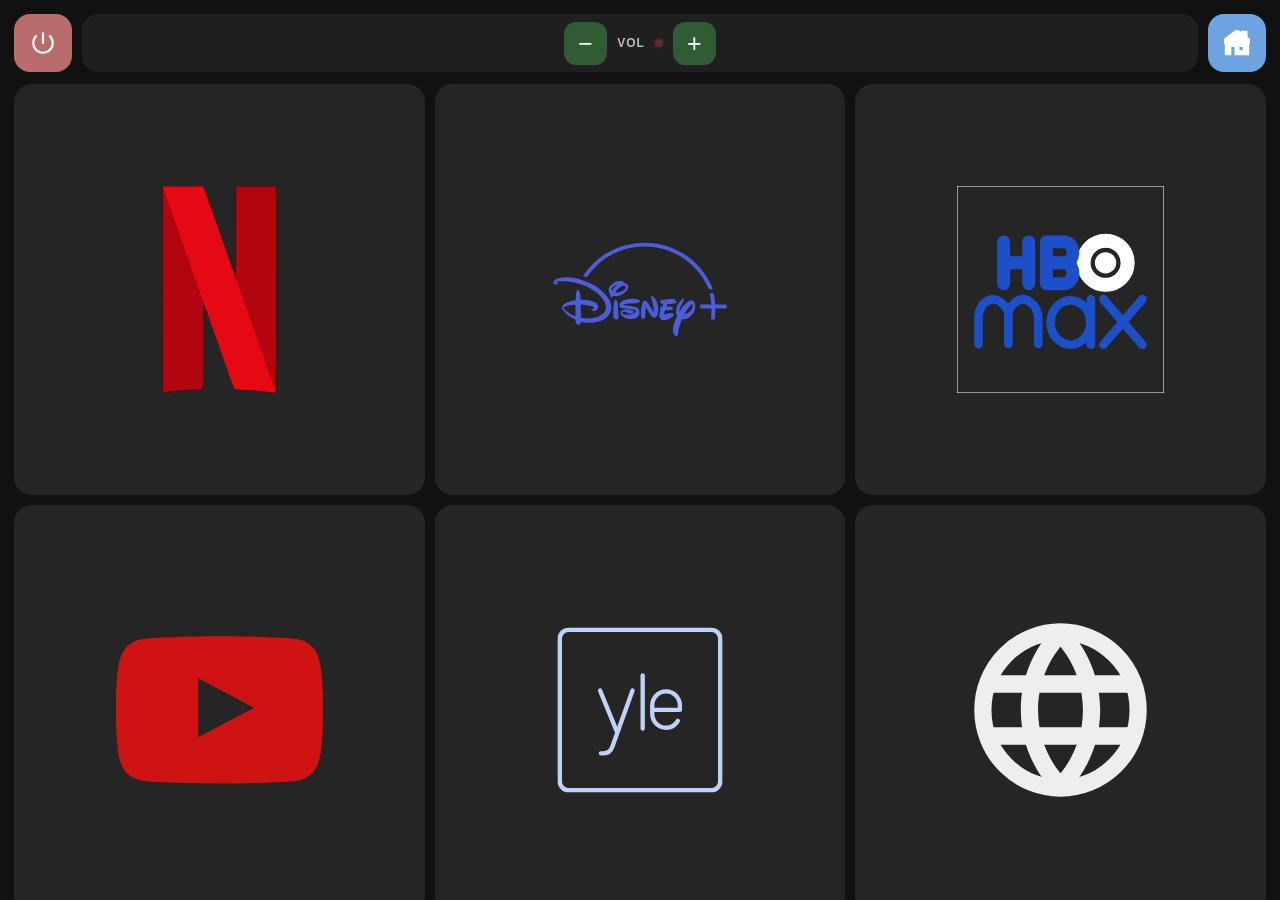
==== tv-remote/index.html @ f7f93d55 "update keyboard controls and server reconnect" ====
<!doctype html>

<html lang="en">
  <head>
    <meta charset="UTF-8" />

    <meta
      name="viewport"
      content="width=device-width, initial-scale=1.0, viewport-fit=cover"
    />

    <title>TV Remote</title>

    <link rel="manifest" href="manifest.json" />

    <meta name="theme-color" content="#111111" />
    <meta name="mobile-web-app-capable" content="yes" />
    <meta name="apple-mobile-web-app-capable" content="yes" />

    <link rel="stylesheet" href="style.css?v=1.0.8" />
  </head>

  <body>
    <main class="remote">
      <!-- TOP CONTROLS -->
      <header class="top-bar">
        <button
          class="icon-button power-button"
          id="powerButton"
          data-command="power"
          aria-label="Power"
        >
          <img src="img/power.svg" alt="Power" />
        </button>

       <div class="volume-controls">
  <button
    class="icon-button volume-button"
    data-command="volume-down"
    aria-label="Volume down"
  >
    −
  </button>

  <span>VOL</span>

  <span
    id="connectionStatus"
    class="connection-status"
    aria-label="Connection status"
  ></span>

  <button
    class="icon-button volume-button"
    data-command="volume-up"
    aria-label="Volume up"
  >
    +
  </button>
</div>

        <button
          class="icon-button desktop-button"
          data-command="desktop"
          aria-label="Desktop"
        >
          <img src="img/home.svg" alt="Desktop" />
        </button>
      </header>

      <!-- SERVICES -->
      <section class="app-grid">
        <button class="app-button" data-command="netflix" aria-label="Netflix">
          <img src="img/netflix.svg" alt="Netflix" />
        </button>

        <button class="app-button" data-command="disney" aria-label="Disney+">
          <img src="img/disney.svg" alt="Disney+" />
        </button>

        <button class="app-button" data-command="max" aria-label="Max">
          <img src="img/hbo.svg" alt="Max" />
        </button>

        <button class="app-button" data-command="youtube" aria-label="YouTube">
          <img src="img/youtube.svg" alt="YouTube" />
        </button>

        <button class="app-button" data-command="yle" aria-label="Yle">
          <img src="img/yle.svg" alt="Yle" />
        </button>

        <button class="app-button" data-command="web" aria-label="Internet">
          <img src="img/internet.svg" alt="Internet" />
        </button>

        <button class="app-button" data-command="steam" aria-label="Steam">
          <img src="img/steam.svg" alt="Steam" />
        </button>

        <button class="app-button" data-command="retro" aria-label="Retro">
          <img src="img/retro.svg" alt="Retro" />
        </button>

        <button
          class="app-button"
          data-command="screensaver"
          aria-label="Photos"
        >
          <img src="img/photo.svg" alt="Photos" />
        </button>
      </section>

      <!-- BOTTOM CONTROLS -->
      <footer class="bottom-controls">
        <div class="bottom-action-row">
          <!-- KEYBOARD -->
          <button
            class="utility-button keyboard-button"
            id="openKeyboardButton"
            aria-label="Keyboard"
          >
            <img src="img/keyboard.svg" alt="" />
          </button>

          <!-- FULLSCREEN -->
          <button
            class="utility-button fullscreen-button"
            data-command="fullscreen"
            aria-label="Fullscreen"
          >
            <span class="fullscreen-icon">⛶</span>
          </button>
          <!-- PLAY / PAUSE -->
          <button
            class="utility-button"
            data-command="play-pause"
            aria-label="Play or pause"
          >
            <span class="play-pause-icon">▶❚❚</span>
          </button>

          <!-- MINIMISE -->
          <button
            class="utility-button minimise-button"
            data-command="minimise"
            aria-label="Minimise current window"
          >
            <span>−</span>
          </button>

          <!-- CLOSE APPS -->
          <button
            class="utility-button close-apps-button"
            id="closeAppsButton"
            aria-label="Close Apps"
          >
            ×
          </button>
        </div>

        <!-- TRACKPAD -->
        <div class="trackpad-shell">
          <div class="trackpad" id="trackpad">
            <span>Trackpad</span>
          </div>

          <div class="mouse-buttons">
            <button class="mouse-button" data-command="left-click">
              Left Click
            </button>

            <button class="mouse-button" data-command="right-click">
              Right Click
            </button>
          </div>
        </div>
      </footer>

      <!-- HIDDEN PHONE KEYBOARD INPUT -->
      <textarea
        id="keyboardInput"
        class="hidden-keyboard-input"
        autocomplete="off"
        autocorrect="off"
        autocapitalize="off"
        spellcheck="false"
      ></textarea>
    </main>

    <script src="app.js?v=1.0.8"></script>
  </body>
</html>
---- tv-remote/style.css ----
* {
  box-sizing: border-box;
  min-width: 0;
}

/* ----------------------------
   REMOVE WEBPAGE-LIKE SELECTION
---------------------------- */

html,
body,
.remote,
.remote * {
  user-select: none;
  -webkit-user-select: none;
  -webkit-touch-callout: none;
}

html,
body {
  margin: 0;
  padding: 0;

  width: 100%;
  height: 100%;

  background: #111;
  color: #fff;

  font-family: Arial, Helvetica, sans-serif;

  overflow: hidden;
}

body {
  touch-action: manipulation;
}

button {
  border: 0;

  color: #fff;
  font: inherit;

  cursor: pointer;

  -webkit-tap-highlight-color: transparent;
}

button:active {
  transform: scale(0.97);
}

/* ----------------------------
   MAIN REMOTE
---------------------------- */

.remote {
  position: fixed;

  top: 0;
  right: 0;
  bottom: 0;
  left: 0;

  display: flex;
  flex-direction: column;

  padding: max(14px, env(safe-area-inset-top)) 14px
    max(14px, env(safe-area-inset-bottom));

  gap: 12px;

  overflow: hidden;

  transition: filter 0.18s ease;
}

/* ----------------------------
   CLOSE MODE SCREEN EFFECT
---------------------------- */

body.close-mode-active::before {
  content: "";

  position: fixed;
  inset: 0;

  background: rgba(120, 0, 0, 0.28);

  z-index: 500;

  pointer-events: none;
}

body.close-mode-active .remote {
  filter: brightness(0.65);
}

body.close-mode-active .close-apps-button {
  position: relative;

  z-index: 501;

  filter: brightness(1.5);
}

/* ----------------------------
   TOP BAR
---------------------------- */

.top-bar {
  width: 100%;

  display: grid;

  grid-template-columns:
    58px
    minmax(0, 1fr)
    58px;

  align-items: center;

  gap: 10px;

  flex-shrink: 0;
}

.icon-button {
  width: 58px;
  height: 58px;

  border-radius: 16px;

  display: flex;
  align-items: center;
  justify-content: center;
}

.icon-button img {
  width: 26px;
  height: 26px;

  object-fit: contain;

  pointer-events: none;

  user-select: none;
  -webkit-user-drag: none;
}

.power-button {
  background: #b96c6c;
}

.power-button.holding {
  transform: scale(0.92);
}

.power-button.power-triggered {
  transform: scale(1.05);
}

.desktop-button {
  background: #6da3e0;
}

.volume-controls {
  width: 100%;
  height: 58px;

  display: flex;
  align-items: center;
  justify-content: center;

  gap: 10px;

  background: #1f1f1f;

  border-radius: 16px;
}

.volume-controls span {
  font-size: 12px;
  font-weight: 700;

  letter-spacing: 1px;

  opacity: 0.7;
}

.volume-button {
  width: 43px;
  height: 43px;

  flex-shrink: 0;

  border-radius: 12px;

  background: #2f5c32;

  font-size: 25px;

  line-height: 1;
}

.connection-status {
  width: 8px;
  height: 8px;

  flex: 0 0 8px;

  border-radius: 50%;

  background: #7a2f2f;

  box-shadow: 0 0 5px rgba(255, 80, 80, 0.4);

  transition:
    background 0.2s ease,
    box-shadow 0.2s ease;
}

.connection-status.connected {
  background: #55c968;

  box-shadow: 0 0 6px rgba(85, 201, 104, 0.65);
}

/* ----------------------------
   APP GRID
---------------------------- */

.app-grid {
  width: 100%;

  display: grid;

  grid-template-columns: repeat(3, minmax(0, 1fr));

  gap: 10px;

  flex-shrink: 0;
}

.app-button {
  width: 100%;

  aspect-ratio: 1 / 1;

  background: #252525;

  border-radius: 18px;

  display: flex;
  align-items: center;
  justify-content: center;

  overflow: hidden;
}

.app-button img {
  width: 52%;
  height: 52%;

  object-fit: contain;

  pointer-events: none;

  user-select: none;
  -webkit-user-drag: none;
}

/* ----------------------------
   BOTTOM CONTROLS
---------------------------- */

.bottom-controls {
  width: 100%;

  flex: 1 1 0;
  min-height: 0;

  display: flex;
  flex-direction: column;

  gap: 8px;

  overflow: hidden;
}

/* ----------------------------
   UTILITY BUTTON ROW
---------------------------- */

.bottom-action-row {
  width: 100%;

  display: flex;
  align-items: center;
  justify-content: space-between;

  gap: 5px;

  flex-shrink: 0;
}

.utility-button {
  width: 60px;
  height: 40px;

  padding: 0;

  flex: 0 0 54px;

  border-radius: 12px;

  background: #252525;

  display: flex;
  align-items: center;
  justify-content: center;

  transition:
    background 0.18s ease,
    transform 0.18s ease,
    filter 0.18s ease;
}

/* ----------------------------
   KEYBOARD BUTTON
---------------------------- */

.keyboard-button img {
  width: 22px;
  height: 22px;
  pointer-events: none;
  user-select: none;
  -webkit-user-drag: none;
}

.keyboard-button.keyboard-open {
  background: #3b3b3b;
}

/* ----------------------------
   PLAY / PAUSE
---------------------------- */

.play-pause-icon {
  font-size: 13px;

  letter-spacing: -2px;

  line-height: 1;

  pointer-events: none;
}

/* ----------------------------
   MINIMISE
---------------------------- */

.minimise-button {
  font-size: 28px;

  line-height: 1;
}

.minimise-button span {
  transform: translateY(-4px);

  pointer-events: none;
}

/* ----------------------------
   FULLSCREEN
---------------------------- */

.fullscreen-button {
  font-size: 24px;
}

.fullscreen-icon {
  display: block;
  line-height: 1;
  transform: translateY(-1px);
  pointer-events: none;
}

/* ----------------------------
   CLOSE APPS
---------------------------- */

.close-apps-button {
  color: #ddd;
  background-color: #b98686;
  font-size: 29px;
  font-weight: 300;
  line-height: 1;
}

.close-apps-button.close-mode-active {
  background: #db3737;
  color: #fff;
}

/* ----------------------------
   TRACKPAD
---------------------------- */

.trackpad-shell {
  width: 100%;
  flex: 1 1 0;
  min-height: 0;
  display: flex;
  flex-direction: column;
  overflow: hidden;
}

.trackpad {
  width: 100%;
  flex: 1 1 0;
  min-height: 0;
  background: #2a2a2a;
  border-radius: 16px 16px 0 0;
  display: flex;
  align-items: center;
  justify-content: center;
  color: #777;
  font-size: 14px;
  touch-action: none;
  overflow: hidden;
}

/* ----------------------------
   MOUSE BUTTONS
---------------------------- */

.mouse-buttons {
  width: 100%;

  display: grid;

  grid-template-columns:
    minmax(0, 1fr)
    minmax(0, 1fr);

  flex-shrink: 0;
}

.mouse-button {
  width: 100%;

  min-height: 46px;

  padding: 0 6px;

  background: #303030;

  overflow: hidden;
}

.mouse-button:nth-child(1) {
  border-radius: 0 0 0 14px;

  border-right: 1px solid #444;
}

.mouse-button:nth-child(2) {
  border-radius: 0 0 14px 0;
}

/* ----------------------------
   HIDDEN KEYBOARD INPUT
---------------------------- */

.hidden-keyboard-input {
  position: fixed;

  left: 0;
  bottom: 0;

  width: 1px;
  height: 1px;

  opacity: 0.01;

  border: 0;
  padding: 0;
  margin: 0;

  resize: none;

  pointer-events: none;

  user-select: text;
  -webkit-user-select: text;
}
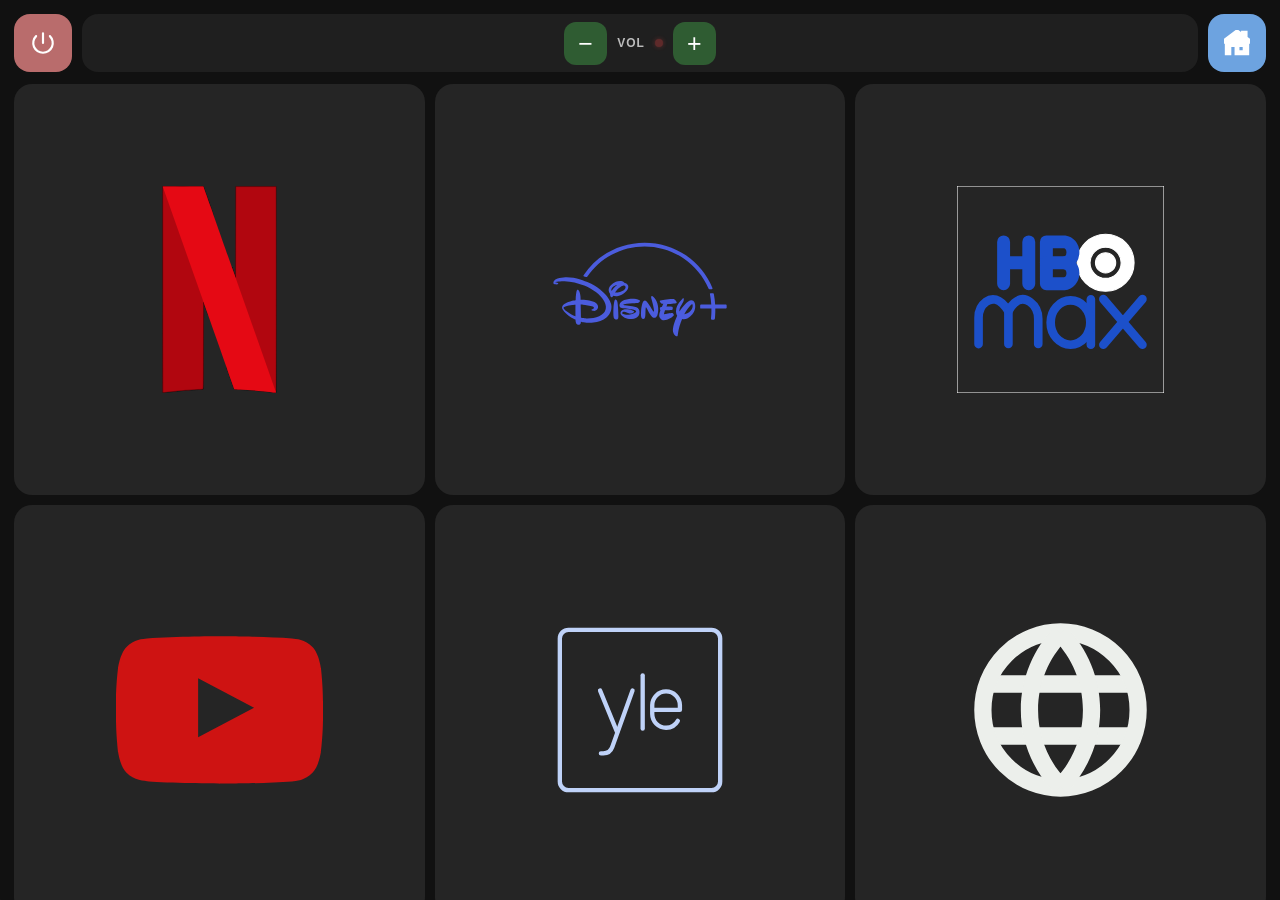
==== commit 7dab33d4: "haptic mouse click and updated play pause" ====
--- a/tv-remote/index.html
+++ b/tv-remote/index.html
@@ -17,7 +17,7 @@
     <meta name="mobile-web-app-capable" content="yes" />
     <meta name="apple-mobile-web-app-capable" content="yes" />
 
-    <link rel="stylesheet" href="style.css?v=1.0.8" />
+    <link rel="stylesheet" href="style.css?v=1.0.9" />
   </head>
 
   <body>
@@ -33,31 +33,31 @@
           <img src="img/power.svg" alt="Power" />
         </button>
 
-       <div class="volume-controls">
-  <button
-    class="icon-button volume-button"
-    data-command="volume-down"
-    aria-label="Volume down"
-  >
-    −
-  </button>
-
-  <span>VOL</span>
-
-  <span
-    id="connectionStatus"
-    class="connection-status"
-    aria-label="Connection status"
-  ></span>
-
-  <button
-    class="icon-button volume-button"
-    data-command="volume-up"
-    aria-label="Volume up"
-  >
-    +
-  </button>
-</div>
+        <div class="volume-controls">
+          <button
+            class="icon-button volume-button"
+            data-command="volume-down"
+            aria-label="Volume down"
+          >
+            −
+          </button>
+
+          <span>VOL</span>
+
+          <span
+            id="connectionStatus"
+            class="connection-status"
+            aria-label="Connection status"
+          ></span>
+
+          <button
+            class="icon-button volume-button"
+            data-command="volume-up"
+            aria-label="Volume up"
+          >
+            +
+          </button>
+        </div>
 
         <button
           class="icon-button desktop-button"
@@ -131,13 +131,21 @@
           >
             <span class="fullscreen-icon">⛶</span>
           </button>
+
           <!-- PLAY / PAUSE -->
           <button
             class="utility-button"
             data-command="play-pause"
             aria-label="Play or pause"
           >
-            <span class="play-pause-icon">▶❚❚</span>
+            <span class="play-pause-icon" aria-hidden="true">
+              <span class="play-icon"></span>
+
+              <span class="pause-icon">
+                <span></span>
+                <span></span>
+              </span>
+            </span>
           </button>
 
           <!-- MINIMISE -->
@@ -188,6 +196,6 @@
       ></textarea>
     </main>
 
-    <script src="app.js?v=1.0.8"></script>
+    <script src="app.js?v=1.0.9"></script>
   </body>
-</html>
+</html>
--- a/tv-remote/style.css
+++ b/tv-remote/style.css
@@ -348,15 +348,43 @@
 ---------------------------- */
 
 .play-pause-icon {
-  font-size: 13px;
-
-  letter-spacing: -2px;
-
-  line-height: 1;
-
-  pointer-events: none;
-}
-
+  display: flex;
+
+  align-items: center;
+  justify-content: center;
+
+  gap: 6px;
+
+  pointer-events: none;
+}
+
+.play-icon {
+  width: 0;
+  height: 0;
+
+  border-top: 7px solid transparent;
+  border-bottom: 7px solid transparent;
+  border-left: 10px solid #fff;
+}
+
+.pause-icon {
+  display: flex;
+
+  align-items: center;
+
+  gap: 3px;
+}
+
+.pause-icon span {
+  display: block;
+
+  width: 3px;
+  height: 14px;
+
+  border-radius: 1px;
+
+  background: #fff;
+}
 /* ----------------------------
    MINIMISE
 ---------------------------- */
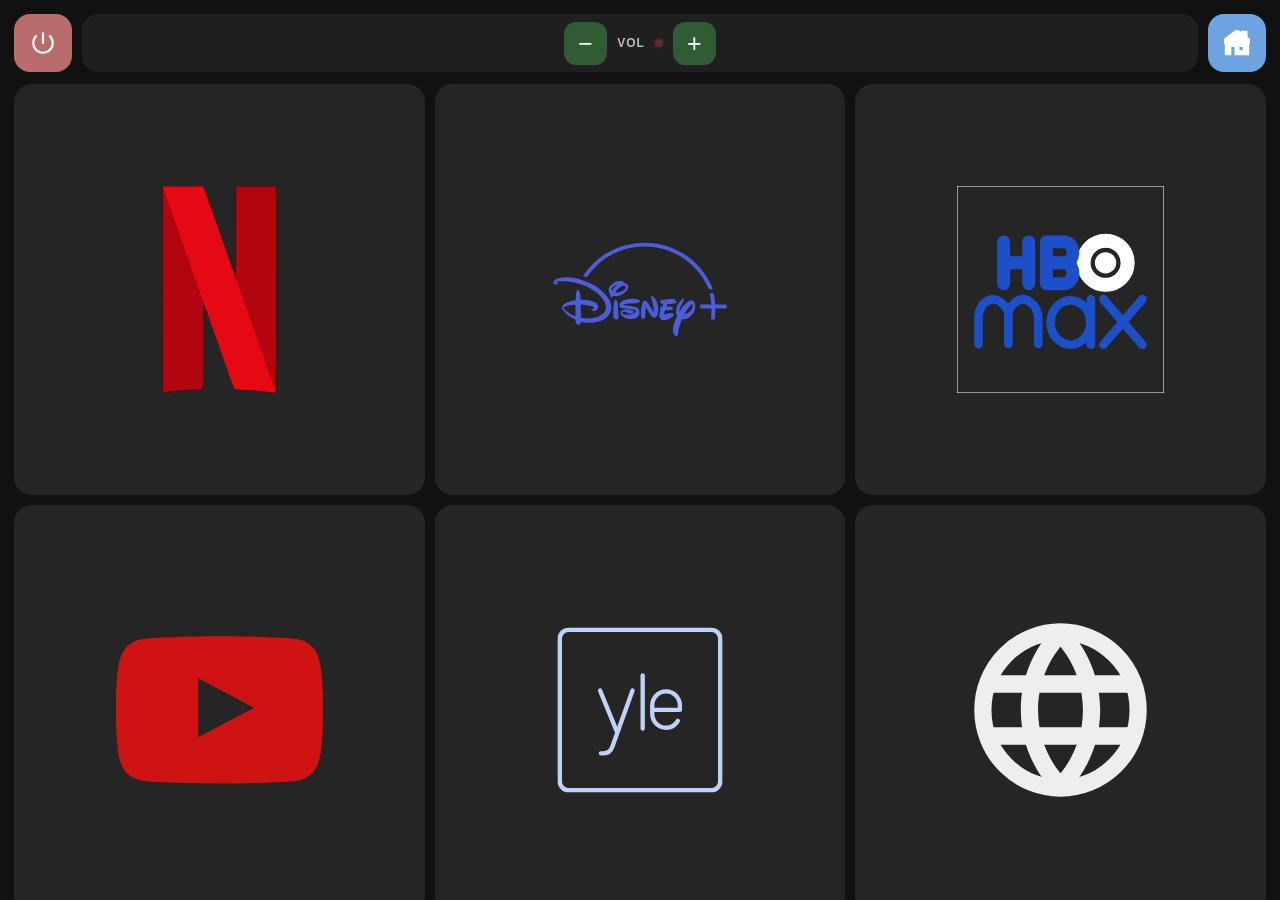
==== commit df46b8b4: "minimise keyboard behavious changed" ====
--- a/tv-remote/index.html
+++ b/tv-remote/index.html
@@ -17,7 +17,7 @@
     <meta name="mobile-web-app-capable" content="yes" />
     <meta name="apple-mobile-web-app-capable" content="yes" />
 
-    <link rel="stylesheet" href="style.css?v=1.0.9" />
+    <link rel="stylesheet" href="style.css?v=1.2.0" />
   </head>
 
   <body>
@@ -114,13 +114,13 @@
       <!-- BOTTOM CONTROLS -->
       <footer class="bottom-controls">
         <div class="bottom-action-row">
-          <!-- KEYBOARD -->
-          <button
-            class="utility-button keyboard-button"
-            id="openKeyboardButton"
-            aria-label="Keyboard"
-          >
-            <img src="img/keyboard.svg" alt="" />
+          <!-- BACK -->
+          <button
+            class="utility-button back-button"
+            data-command="back"
+            aria-label="Back"
+          >
+            <span class="back-icon">←</span>
           </button>
 
           <!-- FULLSCREEN -->
@@ -169,16 +169,29 @@
 
         <!-- TRACKPAD -->
         <div class="trackpad-shell">
-          <div class="trackpad" id="trackpad">
-            <span>Trackpad</span>
-          </div>
+          <div class="trackpad" id="trackpad"></div>
 
           <div class="mouse-buttons">
-            <button class="mouse-button" data-command="left-click">
+            <button
+              class="mouse-button"
+              data-command="left-click"
+            >
               Left Click
             </button>
 
-            <button class="mouse-button" data-command="right-click">
+            <!-- KEYBOARD -->
+            <button
+              class="mouse-button mouse-keyboard-button"
+              id="openKeyboardButton"
+              aria-label="Keyboard"
+            >
+              <img src="img/keyboard.svg" alt="" />
+            </button>
+
+            <button
+              class="mouse-button"
+              data-command="right-click"
+            >
               Right Click
             </button>
           </div>
@@ -196,6 +209,6 @@
       ></textarea>
     </main>
 
-    <script src="app.js?v=1.0.9"></script>
+    <script src="app.js?v=1.2.0"></script>
   </body>
 </html>
--- a/tv-remote/style.css
+++ b/tv-remote/style.css
@@ -328,19 +328,21 @@
 }
 
 /* ----------------------------
-   KEYBOARD BUTTON
----------------------------- */
-
-.keyboard-button img {
-  width: 22px;
-  height: 22px;
-  pointer-events: none;
-  user-select: none;
-  -webkit-user-drag: none;
-}
-
-.keyboard-button.keyboard-open {
-  background: #3b3b3b;
+   BACK
+---------------------------- */
+
+.back-button {
+  font-size: 25px;
+}
+
+.back-icon {
+  display: block;
+
+  line-height: 1;
+
+  transform: translateY(-1px);
+
+  pointer-events: none;
 }
 
 /* ----------------------------
@@ -385,6 +387,7 @@
 
   background: #fff;
 }
+
 /* ----------------------------
    MINIMISE
 ---------------------------- */
@@ -411,8 +414,11 @@
 
 .fullscreen-icon {
   display: block;
+
   line-height: 1;
+
   transform: translateY(-1px);
+
   pointer-events: none;
 }
 
@@ -422,14 +428,18 @@
 
 .close-apps-button {
   color: #ddd;
+
   background-color: #b98686;
+
   font-size: 29px;
   font-weight: 300;
+
   line-height: 1;
 }
 
 .close-apps-button.close-mode-active {
   background: #db3737;
+
   color: #fff;
 }
 
@@ -439,28 +449,102 @@
 
 .trackpad-shell {
   width: 100%;
+
   flex: 1 1 0;
   min-height: 0;
+
   display: flex;
   flex-direction: column;
+
   overflow: hidden;
 }
 
 .trackpad {
-  width: 100%;
+  position: relative;
+
+  width: 100%;
+
   flex: 1 1 0;
   min-height: 0;
+
   background: #2a2a2a;
+
   border-radius: 16px 16px 0 0;
+
   display: flex;
   align-items: center;
   justify-content: center;
+
   color: #777;
+
   font-size: 14px;
+
   touch-action: none;
+
   overflow: hidden;
 }
 
+.trackpad::before {
+  content: "";
+
+  position: absolute;
+  inset: 0;
+
+  background-image: url("img/trackpad-bg.png");
+  background-size: cover;
+  background-position: center;
+  background-repeat: no-repeat;
+
+  opacity: 0.09;
+
+  pointer-events: none;
+}
+
+/* ----------------------------
+   TRACKPAD CLICK FEEDBACK
+---------------------------- */
+
+.trackpad-click-ring {
+  position: absolute;
+
+  width: 18px;
+  height: 18px;
+
+  border: 2px solid rgba(255, 255, 255, 0.75);
+
+  border-radius: 50%;
+
+  pointer-events: none;
+
+  transform:
+    translate(-50%, -50%)
+    scale(0.5);
+
+  animation:
+    trackpad-click
+    280ms
+    ease-out
+    forwards;
+}
+
+@keyframes trackpad-click {
+  from {
+    opacity: 1;
+
+    transform:
+      translate(-50%, -50%)
+      scale(0.5);
+  }
+
+  to {
+    opacity: 0;
+
+    transform:
+      translate(-50%, -50%)
+      scale(2);
+  }
+}
+
 /* ----------------------------
    MOUSE BUTTONS
 ---------------------------- */
@@ -471,8 +555,9 @@
   display: grid;
 
   grid-template-columns:
-    minmax(0, 1fr)
-    minmax(0, 1fr);
+    45%
+    10%
+    45%;
 
   flex-shrink: 0;
 }
@@ -489,14 +574,48 @@
   overflow: hidden;
 }
 
-.mouse-button:nth-child(1) {
+.mouse-button:first-child {
   border-radius: 0 0 0 14px;
 
   border-right: 1px solid #444;
 }
 
-.mouse-button:nth-child(2) {
+.mouse-button:last-child {
   border-radius: 0 0 14px 0;
+
+  border-left: 1px solid #444;
+}
+
+/* ----------------------------
+   KEYBOARD BUTTON
+---------------------------- */
+
+.mouse-keyboard-button {
+  padding: 0;
+
+  display: flex;
+  align-items: center;
+  justify-content: center;
+
+  border-radius: 0;
+
+  background: #383838;
+}
+
+.mouse-keyboard-button img {
+  width: 21px;
+  height: 21px;
+
+  object-fit: contain;
+
+  pointer-events: none;
+
+  user-select: none;
+  -webkit-user-drag: none;
+}
+
+.mouse-keyboard-button.keyboard-open {
+  background: #505050;
 }
 
 /* ----------------------------
@@ -524,4 +643,4 @@
 
   user-select: text;
   -webkit-user-select: text;
-}
+}
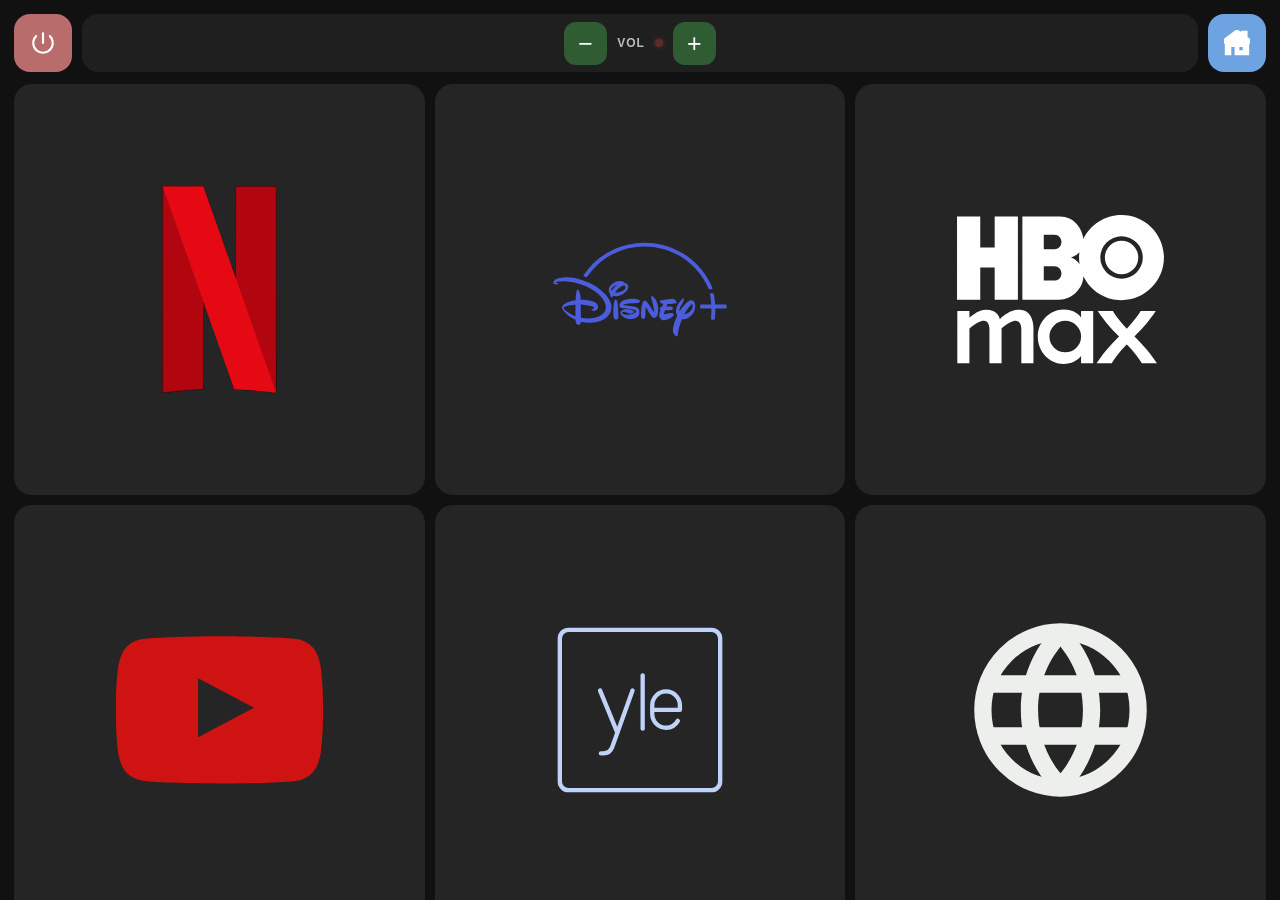
==== commit 572c5302: "Add MTV Katsomo support and update HBO Max branding" ====
--- a/tv-remote/index.html
+++ b/tv-remote/index.html
@@ -17,7 +17,7 @@
     <meta name="mobile-web-app-capable" content="yes" />
     <meta name="apple-mobile-web-app-capable" content="yes" />
 
-    <link rel="stylesheet" href="style.css?v=1.2.0" />
+    <link rel="stylesheet" href="style.css?v=1.2.1" />
   </head>
 
   <body>
@@ -79,7 +79,7 @@
         </button>
 
         <button class="app-button" data-command="max" aria-label="Max">
-          <img src="img/hbo.svg" alt="Max" />
+          <img class="hbo-logo" src="img/hbo.svg" alt="HBO Max" />
         </button>
 
         <button class="app-button" data-command="youtube" aria-label="YouTube">
@@ -94,8 +94,16 @@
           <img src="img/internet.svg" alt="Internet" />
         </button>
 
-        <button class="app-button" data-command="steam" aria-label="Steam">
+        <!-- <button class="app-button" data-command="steam" aria-label="Steam">
           <img src="img/steam.svg" alt="Steam" />
+        </button> -->
+
+        <button
+          class="app-button"
+          data-command="katsomo"
+          aria-label="MTV Katsomo"
+        >
+          <img src="img/katsomo.svg" alt="MTV Katsomo" />
         </button>
 
         <button class="app-button" data-command="retro" aria-label="Retro">
@@ -172,10 +180,7 @@
           <div class="trackpad" id="trackpad"></div>
 
           <div class="mouse-buttons">
-            <button
-              class="mouse-button"
-              data-command="left-click"
-            >
+            <button class="mouse-button" data-command="left-click">
               Left Click
             </button>
 
@@ -188,10 +193,7 @@
               <img src="img/keyboard.svg" alt="" />
             </button>
 
-            <button
-              class="mouse-button"
-              data-command="right-click"
-            >
+            <button class="mouse-button" data-command="right-click">
               Right Click
             </button>
           </div>
@@ -209,6 +211,6 @@
       ></textarea>
     </main>
 
-    <script src="app.js?v=1.2.0"></script>
+    <script src="app.js?v=1.2.1"></script>
   </body>
-</html>+</html>
--- a/tv-remote/style.css
+++ b/tv-remote/style.css
@@ -617,7 +617,9 @@
 .mouse-keyboard-button.keyboard-open {
   background: #505050;
 }
-
+.hbo-logo {
+  filter: invert(1);
+}
 /* ----------------------------
    HIDDEN KEYBOARD INPUT
 ---------------------------- */
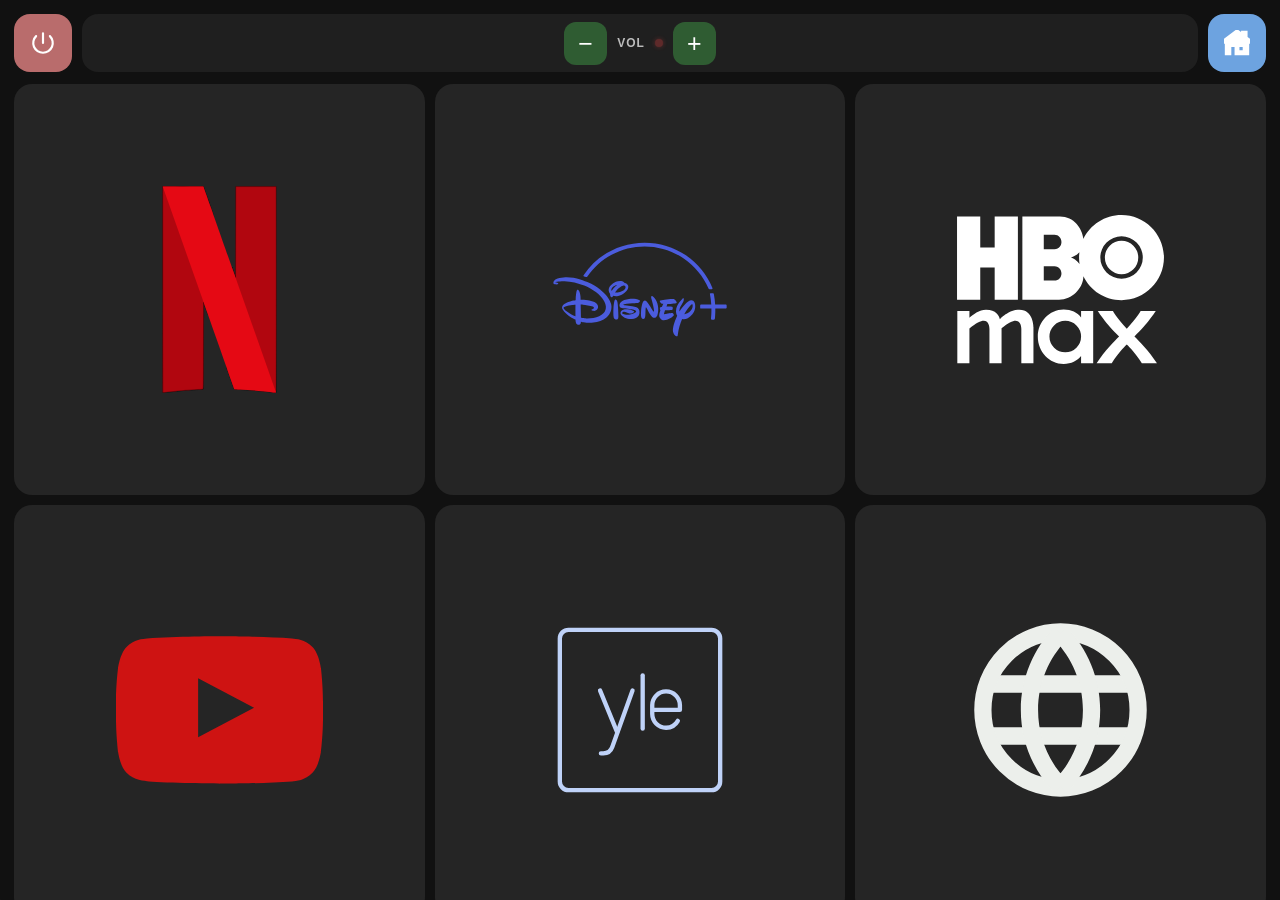
==== commit c00710e5: "trackpad one finger scroll and long hold close function added" ====
--- a/tv-remote/index.html
+++ b/tv-remote/index.html
@@ -17,7 +17,7 @@
     <meta name="mobile-web-app-capable" content="yes" />
     <meta name="apple-mobile-web-app-capable" content="yes" />
 
-    <link rel="stylesheet" href="style.css?v=1.2.1" />
+    <link rel="stylesheet" href="style.css?v=1.2.2" />
   </head>
 
   <body>
@@ -70,33 +70,67 @@
 
       <!-- SERVICES -->
       <section class="app-grid">
-        <button class="app-button" data-command="netflix" aria-label="Netflix">
+        <button
+          class="app-button"
+          data-command="netflix"
+          aria-label="Netflix"
+        >
           <img src="img/netflix.svg" alt="Netflix" />
         </button>
 
-        <button class="app-button" data-command="disney" aria-label="Disney+">
+        <button
+          class="app-button"
+          data-command="disney"
+          aria-label="Disney+"
+        >
           <img src="img/disney.svg" alt="Disney+" />
         </button>
 
-        <button class="app-button" data-command="max" aria-label="Max">
-          <img class="hbo-logo" src="img/hbo.svg" alt="HBO Max" />
-        </button>
-
-        <button class="app-button" data-command="youtube" aria-label="YouTube">
+        <button
+          class="app-button"
+          data-command="max"
+          aria-label="Max"
+        >
+          <img
+            class="hbo-logo"
+            src="img/hbo.svg"
+            alt="HBO Max"
+          />
+        </button>
+
+        <button
+          class="app-button"
+          data-command="youtube"
+          aria-label="YouTube"
+        >
           <img src="img/youtube.svg" alt="YouTube" />
         </button>
 
-        <button class="app-button" data-command="yle" aria-label="Yle">
+        <button
+          class="app-button"
+          data-command="yle"
+          aria-label="Yle"
+        >
           <img src="img/yle.svg" alt="Yle" />
         </button>
 
-        <button class="app-button" data-command="web" aria-label="Internet">
+        <button
+          class="app-button"
+          data-command="web"
+          aria-label="Internet"
+        >
           <img src="img/internet.svg" alt="Internet" />
         </button>
 
-        <!-- <button class="app-button" data-command="steam" aria-label="Steam">
+        <!--
+        <button
+          class="app-button"
+          data-command="steam"
+          aria-label="Steam"
+        >
           <img src="img/steam.svg" alt="Steam" />
-        </button> -->
+        </button>
+        -->
 
         <button
           class="app-button"
@@ -106,7 +140,11 @@
           <img src="img/katsomo.svg" alt="MTV Katsomo" />
         </button>
 
-        <button class="app-button" data-command="retro" aria-label="Retro">
+        <button
+          class="app-button"
+          data-command="retro"
+          aria-label="Retro"
+        >
           <img src="img/retro.svg" alt="Retro" />
         </button>
 
@@ -146,7 +184,10 @@
             data-command="play-pause"
             aria-label="Play or pause"
           >
-            <span class="play-pause-icon" aria-hidden="true">
+            <span
+              class="play-pause-icon"
+              aria-hidden="true"
+            >
               <span class="play-icon"></span>
 
               <span class="pause-icon">
@@ -165,11 +206,11 @@
             <span>−</span>
           </button>
 
-          <!-- CLOSE APPS -->
+          <!-- CLOSE APPS / CLOSE FOREGROUND -->
           <button
             class="utility-button close-apps-button"
             id="closeAppsButton"
-            aria-label="Close Apps"
+            aria-label="Close apps. Hold to close current window."
           >
             ×
           </button>
@@ -177,10 +218,24 @@
 
         <!-- TRACKPAD -->
         <div class="trackpad-shell">
-          <div class="trackpad" id="trackpad"></div>
+          <div
+            class="trackpad"
+            id="trackpad"
+          >
+            <div
+              class="scroll-strip"
+              id="scrollStrip"
+              aria-hidden="true"
+            >
+              <span class="scroll-strip-icon">↕</span>
+            </div>
+          </div>
 
           <div class="mouse-buttons">
-            <button class="mouse-button" data-command="left-click">
+            <button
+              class="mouse-button"
+              data-command="left-click"
+            >
               Left Click
             </button>
 
@@ -193,7 +248,10 @@
               <img src="img/keyboard.svg" alt="" />
             </button>
 
-            <button class="mouse-button" data-command="right-click">
+            <button
+              class="mouse-button"
+              data-command="right-click"
+            >
               Right Click
             </button>
           </div>
@@ -211,6 +269,6 @@
       ></textarea>
     </main>
 
-    <script src="app.js?v=1.2.1"></script>
+    <script src="app.js?v=1.2.2"></script>
   </body>
-</html>
+</html>
--- a/tv-remote/style.css
+++ b/tv-remote/style.css
@@ -66,7 +66,9 @@
   display: flex;
   flex-direction: column;
 
-  padding: max(14px, env(safe-area-inset-top)) 14px
+  padding:
+    max(14px, env(safe-area-inset-top))
+    14px
     max(14px, env(safe-area-inset-bottom));
 
   gap: 12px;
@@ -214,7 +216,9 @@
 
   background: #7a2f2f;
 
-  box-shadow: 0 0 5px rgba(255, 80, 80, 0.4);
+  box-shadow:
+    0 0 5px
+    rgba(255, 80, 80, 0.4);
 
   transition:
     background 0.2s ease,
@@ -224,7 +228,9 @@
 .connection-status.connected {
   background: #55c968;
 
-  box-shadow: 0 0 6px rgba(85, 201, 104, 0.65);
+  box-shadow:
+    0 0 6px
+    rgba(85, 201, 104, 0.65);
 }
 
 /* ----------------------------
@@ -236,7 +242,11 @@
 
   display: grid;
 
-  grid-template-columns: repeat(3, minmax(0, 1fr));
+  grid-template-columns:
+    repeat(
+      3,
+      minmax(0, 1fr)
+    );
 
   gap: 10px;
 
@@ -443,6 +453,24 @@
   color: #fff;
 }
 
+/* Long-hold feedback */
+
+.close-apps-button.holding {
+  transform: scale(0.92);
+
+  background: #c95f5f;
+}
+
+.close-apps-button.close-triggered {
+  transform: scale(1.05);
+
+  background: #e22f2f;
+
+  color: #fff;
+
+  filter: brightness(1.15);
+}
+
 /* ----------------------------
    TRACKPAD
 ---------------------------- */
@@ -490,7 +518,9 @@
   position: absolute;
   inset: 0;
 
-  background-image: url("img/trackpad-bg.png");
+  background-image:
+    url("img/trackpad-bg.png");
+
   background-size: cover;
   background-position: center;
   background-repeat: no-repeat;
@@ -501,6 +531,91 @@
 }
 
 /* ----------------------------
+   ONE-FINGER SCROLL STRIP
+---------------------------- */
+
+.scroll-strip {
+  position: absolute;
+
+  top: 0;
+  right: 0;
+  bottom: 0;
+
+  width: 5%;
+
+  display: flex;
+  align-items: center;
+  justify-content: center;
+
+  /*
+   * Blue tint while still allowing
+   * the trackpad texture underneath
+   * to remain visible.
+   */
+  background:
+    rgba(65, 105, 190, 0.2);
+
+  border-left:
+    1px solid
+    rgba(120, 175, 235, 0.18);
+
+  border-radius:
+    0
+    16px
+    0
+    0;
+
+  pointer-events: none;
+
+  transition:
+    background 0.12s ease,
+    box-shadow 0.12s ease;
+}
+
+.scroll-strip-icon {
+  color:
+    rgba(
+      185,
+      215,
+      245,
+      0.45
+    );
+
+  font-size: 19px;
+  font-weight: 400;
+
+  line-height: 1;
+
+  pointer-events: none;
+
+  transition:
+    color 0.12s ease,
+    transform 0.12s ease;
+}
+
+.scroll-strip.active {
+  background:
+    rgba(65, 135, 210, 0.36);
+
+  box-shadow:
+    inset 2px 0 8px
+    rgba(70, 145, 220, 0.12);
+}
+
+.scroll-strip.active
+.scroll-strip-icon {
+  color:
+    rgba(
+      215,
+      235,
+      255,
+      0.85
+    );
+
+  transform: scale(1.08);
+}
+
+/* ----------------------------
    TRACKPAD CLICK FEEDBACK
 ---------------------------- */
 
@@ -510,7 +625,9 @@
   width: 18px;
   height: 18px;
 
-  border: 2px solid rgba(255, 255, 255, 0.75);
+  border:
+    2px solid
+    rgba(255, 255, 255, 0.75);
 
   border-radius: 50%;
 
@@ -575,15 +692,19 @@
 }
 
 .mouse-button:first-child {
-  border-radius: 0 0 0 14px;
-
-  border-right: 1px solid #444;
+  border-radius:
+    0 0 0 14px;
+
+  border-right:
+    1px solid #444;
 }
 
 .mouse-button:last-child {
-  border-radius: 0 0 14px 0;
-
-  border-left: 1px solid #444;
+  border-radius:
+    0 0 14px 0;
+
+  border-left:
+    1px solid #444;
 }
 
 /* ----------------------------
@@ -617,9 +738,11 @@
 .mouse-keyboard-button.keyboard-open {
   background: #505050;
 }
+
 .hbo-logo {
   filter: invert(1);
 }
+
 /* ----------------------------
    HIDDEN KEYBOARD INPUT
 ---------------------------- */
